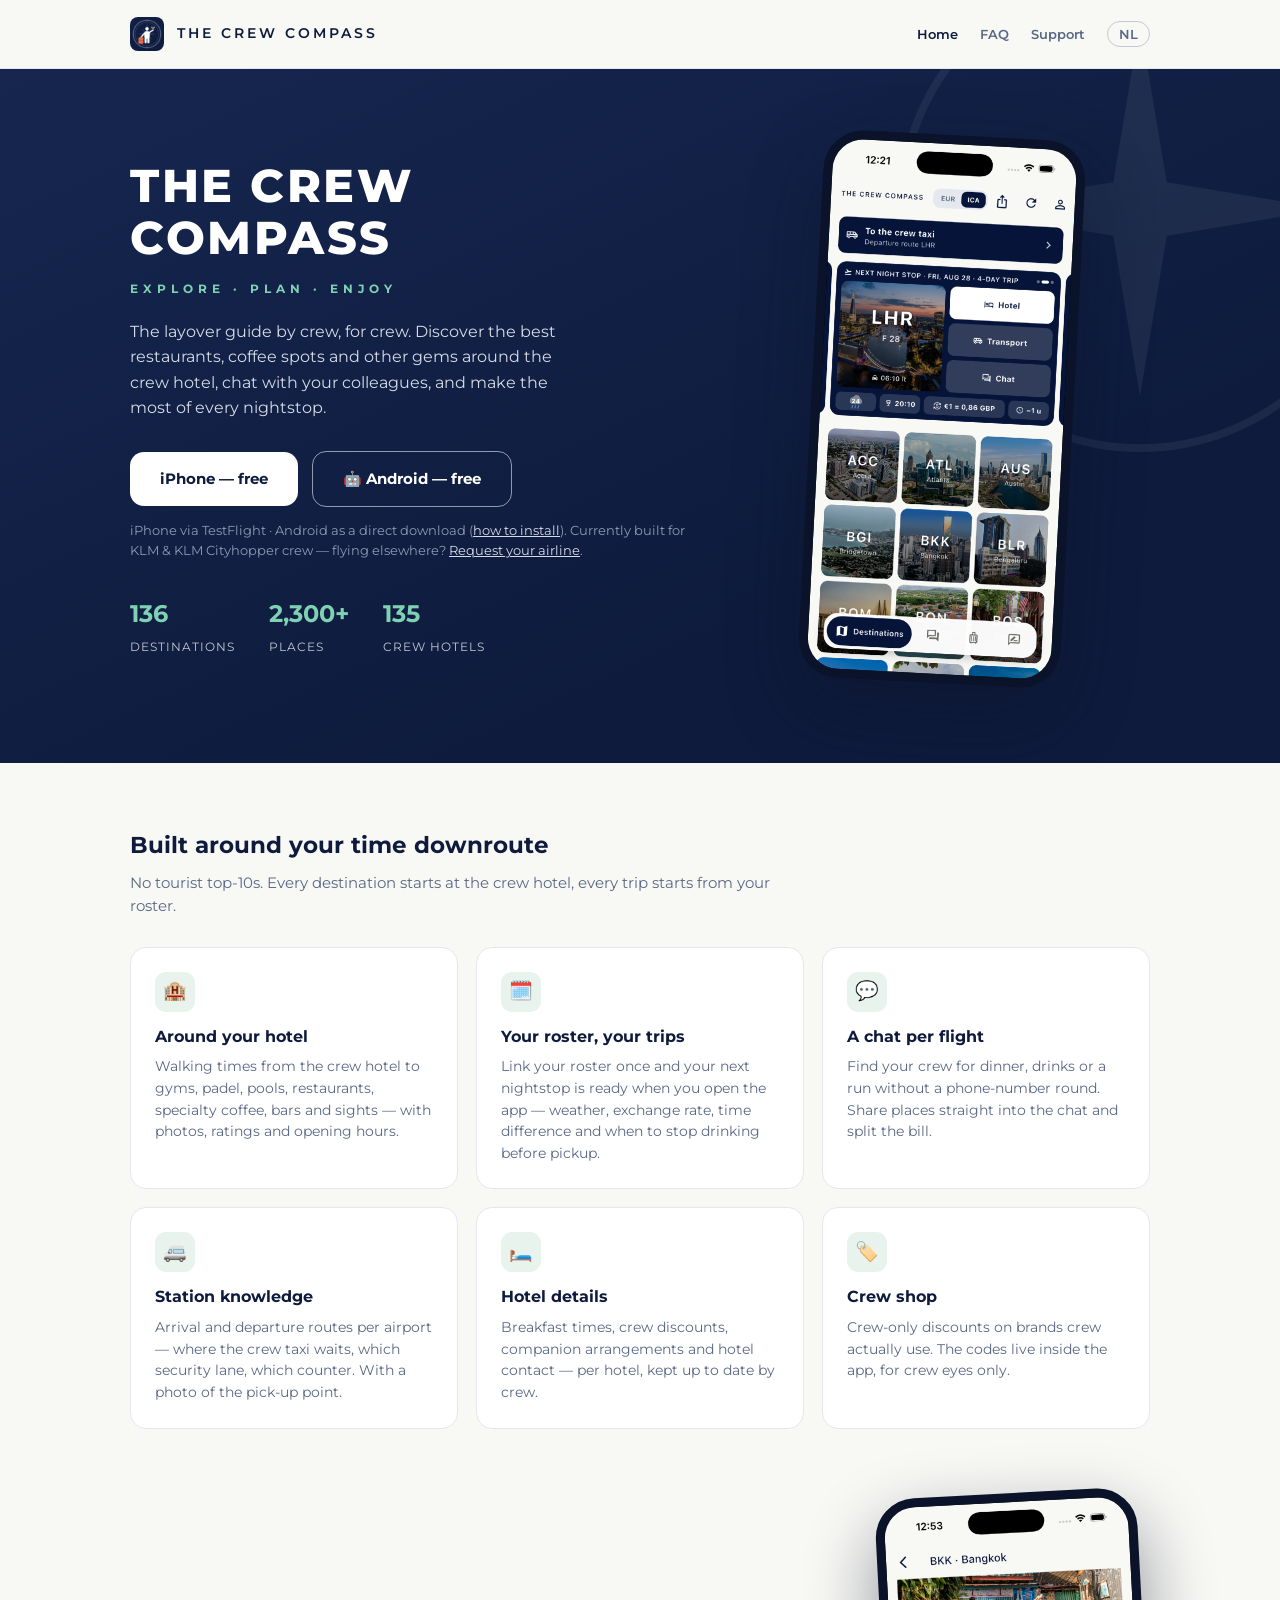
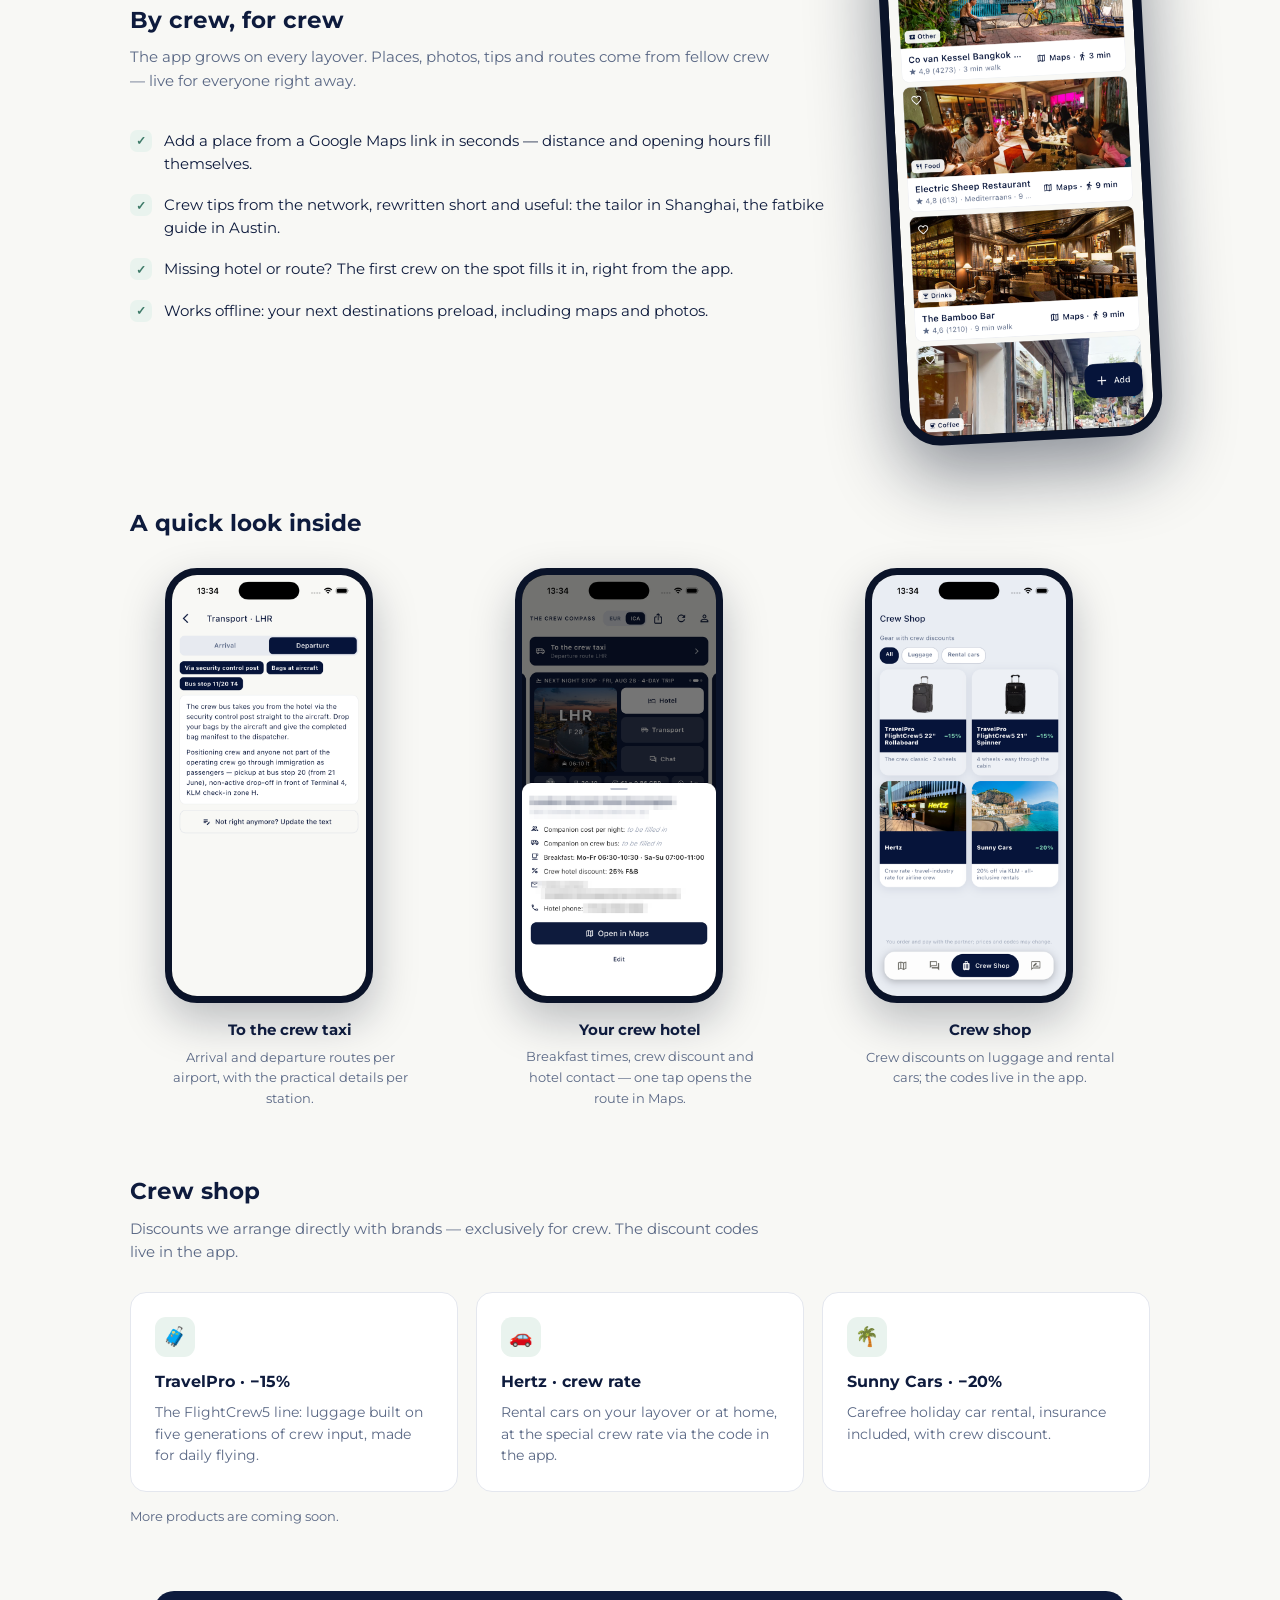
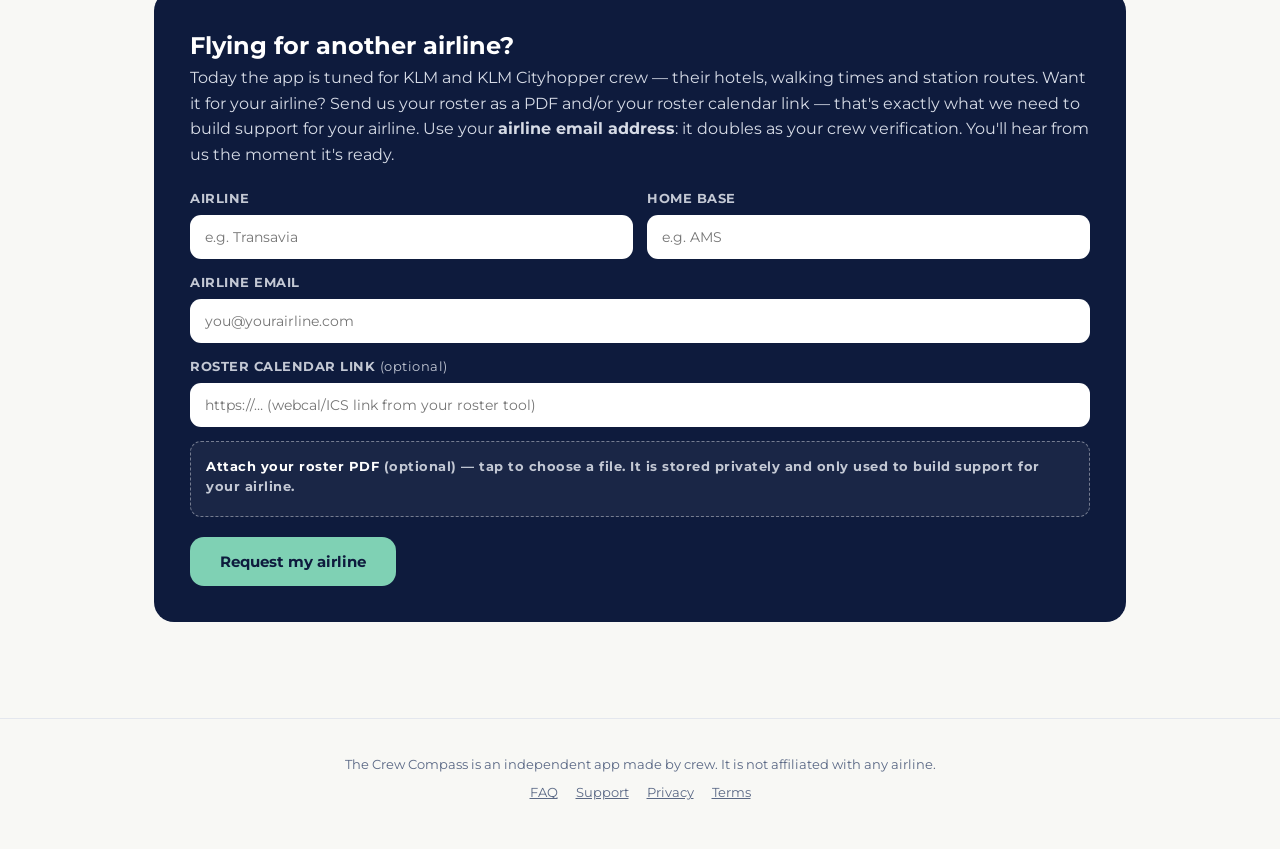
==== index.html @ 54d2d065 "The Crew Compass website Co-Authored-By: Claude Opus 5 <noreply@anthropic.com>" ====
<!doctype html><html lang="en"><head>
<meta charset="utf-8"><meta name="viewport" content="width=device-width,initial-scale=1">
<title>The Crew Compass — the layover guide by crew, for crew</title>
<meta name="description" content="The layover app by crew, for crew: gyms, restaurants, coffee and bars around your crew hotel, your next nightstop from your roster, and a chat per flight.">
<link href="https://fonts.googleapis.com/css2?family=Montserrat:wght@400;600;700;800&display=swap" rel="stylesheet">
<link rel="stylesheet" href="style.css">
<link rel="icon" href="assets/icon-180.png">
</head><body>
<header><div class="wrap nav">
  <img src="assets/icon-180.png" alt=""><a class="merk" href="./">THE CREW COMPASS</a>
  <nav><a class="aan" href="./">Home</a><a href="faq.html">FAQ</a><a href="support.html">Support</a><a class="taal" href="nl/">NL</a></nav>
</div></header>

<div class="hero">
<svg class="kompas" viewBox="0 0 100 100"><circle cx="50" cy="50" r="46" fill="none" stroke="#fff" stroke-width="1.5"/><polygon points="50,14 56,50 50,86 44,50" fill="#fff"/><polygon points="14,50 50,44 86,50 50,56" fill="#fff"/></svg>
<div class="wrap hgrid">
  <div>
    <h1>THE CREW<br>COMPASS</h1>
    <div class="tag">Explore · Plan · Enjoy</div>
    <p class="uitleg">The layover guide by crew, for crew. Discover the best restaurants, coffee spots and other gems around the crew hotel, chat with your colleagues, and make the most of every nightstop.</p>
    <a class="knop wit" href="https://testflight.apple.com/join/yR56n8St"> iPhone — free</a>
    <a class="knop omlijnd" href="https://vroasksyawoqaxermchv.supabase.co/storage/v1/object/public/site/crewcompass.apk" style="margin-left:10px">🤖 Android — free</a>
    <p style="color:#8E9AB5;font-size:12.5px;margin-top:14px">iPhone via TestFlight · Android as a direct download (<a href="faq.html#android" style="color:#D6DBE6">how to install</a>). Currently built for KLM &amp; KLM Cityhopper crew — flying elsewhere? <a href="#airlines" style="color:#D6DBE6">Request your airline</a>.</p>
    <div class="stats">
      <div><b>136</b><span>destinations</span></div>
      <div><b>2,300+</b><span>places</span></div>
      <div><b>135</b><span>crew hotels</span></div>
    </div>
  </div>
  <div class="phone"><img src="assets/phone-home.png" alt="The Crew Compass home screen"></div>
</div>
</div>

<div class="wrap sectie">
  <h2>Built around your time downroute</h2>
  <p class="sub">No tourist top-10s. Every destination starts at the crew hotel, every trip starts from your roster.</p>
  <div class="kaarten">
    <div class="kaart"><div class="ico">🏨</div><h3>Around your hotel</h3><p>Walking times from the crew hotel to gyms, padel, pools, restaurants, specialty coffee, bars and sights — with photos, ratings and opening hours.</p></div>
    <div class="kaart"><div class="ico">🗓️</div><h3>Your roster, your trips</h3><p>Link your roster once and your next nightstop is ready when you open the app — weather, exchange rate, time difference and when to stop drinking before pickup.</p></div>
    <div class="kaart"><div class="ico">💬</div><h3>A chat per flight</h3><p>Find your crew for dinner, drinks or a run without a phone-number round. Share places straight into the chat and split the bill.</p></div>
    <div class="kaart"><div class="ico">🚐</div><h3>Station knowledge</h3><p>Arrival and departure routes per airport — where the crew taxi waits, which security lane, which counter. With a photo of the pick-up point.</p></div>
    <div class="kaart"><div class="ico">🛏️</div><h3>Hotel details</h3><p>Breakfast times, crew discounts, companion arrangements and hotel contact — per hotel, kept up to date by crew.</p></div>
    <div class="kaart"><div class="ico">🏷️</div><h3>Crew shop</h3><p>Crew-only discounts on brands crew actually use. The codes live inside the app, for crew eyes only.</p></div>
  </div>
</div>

<div class="wrap sectie" style="padding-top:0">
  <div class="duo">
    <div>
      <h2>By crew, for crew</h2>
      <p class="sub">The app grows on every layover. Places, photos, tips and routes come from fellow crew — live for everyone right away.</p>
      <ul class="punten">
        <li>Add a place from a Google Maps link in seconds — distance and opening hours fill themselves.</li>
        <li>Crew tips from the network, rewritten short and useful: the tailor in Shanghai, the fatbike guide in Austin.</li>
        <li>Missing hotel or route? The first crew on the spot fills it in, right from the app.</li>
        <li>Works offline: your next destinations preload, including maps and photos.</li>
      </ul>
    </div>
    <div class="phone"><img src="assets/phone-dest.png" alt="Destination screen"></div>
  </div>
</div>

<div class="wrap sectie" style="padding-top:0">
  <h2>A quick look inside</h2>
  <div class="tour" style="margin-top:26px">
    <div><div class="phone"><img src="assets/phone-transport.png" alt="Transport route"></div>
      <h3>To the crew taxi</h3><p>Arrival and departure routes per airport, with the practical details per station.</p></div>
    <div><div class="phone"><img src="assets/phone-hotel.png" alt="Hotel details"></div>
      <h3>Your crew hotel</h3><p>Breakfast times, crew discount and hotel contact — one tap opens the route in Maps.</p></div>
    <div><div class="phone"><img src="assets/phone-shop.png" alt="Crew shop"></div>
      <h3>Crew shop</h3><p>Crew discounts on luggage and rental cars; the codes live in the app.</p></div>
  </div>
</div>

<div class="wrap sectie" style="padding-top:0">
  <h2>Crew shop</h2>
  <p class="sub">Discounts we arrange directly with brands — exclusively for crew. The discount codes live in the app.</p>
  <div class="kaarten">
    <div class="kaart"><div class="ico">🧳</div><h3>TravelPro · −15%</h3><p>The FlightCrew5 line: luggage built on five generations of crew input, made for daily flying.</p></div>
    <div class="kaart"><div class="ico">🚗</div><h3>Hertz · crew rate</h3><p>Rental cars on your layover or at home, at the special crew rate via the code in the app.</p></div>
    <div class="kaart"><div class="ico">🌴</div><h3>Sunny Cars · −20%</h3><p>Carefree holiday car rental, insurance included, with crew discount.</p></div>
  </div>
  <p style="font-size:13px;color:var(--grey);margin-top:14px">More products are coming soon.</p>
</div>

<div class="wrap" style="padding-bottom:76px" id="airlines">
  <div class="aanvraag">
    <h2>Flying for another airline?</h2>
    <p class="sub">Today the app is tuned for KLM and KLM Cityhopper crew — their hotels, walking times and station routes. Want it for your airline? Send us your roster as a PDF and/or your roster calendar link — that's exactly what we need to build support for your airline. Use your <b>airline email address</b>: it doubles as your crew verification. You'll hear from us the moment it's ready.</p>
    <form id="aanvraag" onsubmit="stuurAanvraag(this);return false">
      <div><label>AIRLINE</label><input type="text" name="airline" required placeholder="e.g. Transavia"></div>
      <div><label>HOME BASE</label><input type="text" name="base" placeholder="e.g. AMS"></div>
      <div class="vol"><label>AIRLINE EMAIL</label><input type="email" name="email" required oninput="checkMailHint(this)" placeholder="you@yourairline.com">
      <p id="mail-hint" style="display:none;color:#A8C8F0;font-size:12.5px;margin-top:6px">Tip: your airline email doubles as crew verification — it saves a step later. A private address works too.</p></div>
      <div class="vol"><label>ROSTER CALENDAR LINK <span style="font-weight:400">(optional)</span></label><input type="url" name="calendar_url" placeholder="https://… (webcal/ICS link from your roster tool)"></div>
      <div class="vol"><label class="upload"><input type="file" name="roster" accept="application/pdf" onchange="this.parentNode.querySelector('span').textContent=this.files[0]?this.files[0].name:''">
        <b>Attach your roster PDF</b> (optional) — tap to choose a file. It is stored privately and only used to build support for your airline. <span style="display:block;margin-top:4px;font-weight:700"></span></label></div>
      <div class="vol"><button class="knop mint">Request my airline</button></div>
    </form>
    <p id="aanvraag-ok" class="ok" style="display:none">Thanks — we've got everything we need. You'll hear from us!</p>
    <p id="aanvraag-fout" class="ok" style="display:none;color:#F0A8A8">Something went wrong — please try again, or email support@thecrewcompass.app</p>
  </div>
</div>

<script>
const vrijeMail=['gmail.','googlemail.','hotmail.','outlook.','live.','msn.','yahoo.','icloud.com','me.com','mac.com','proton.me','protonmail.','gmx.','web.de','aol.','mail.com','ziggo.nl','kpnmail.nl','planet.nl','hetnet.nl','casema.nl','telfort.nl','xs4all.nl','quicknet.nl','upcmail.nl','home.nl'];
function checkMailHint(veld){
  const dom=(veld.value.trim().toLowerCase().split('@')[1]||'');
  document.getElementById('mail-hint').style.display=
    dom && vrijeMail.some(v=>dom.startsWith(v))?'block':'none';
}
async function stuurAanvraag(f){
  const B='https://vroasksyawoqaxermchv.supabase.co';
  const K='sb_publishable_Uhpr_yj84ypsMRlxxBfMHw_wcVmSM0g';
  const knop=f.querySelector('button');knop.disabled=true;knop.textContent='Sending…';
  try{
    let rosterPath=null;
    const file=f.roster.files[0];
    if(file){
      if(file.size>10*1024*1024) throw new Error('te groot');
      rosterPath=crypto.randomUUID()+'.pdf';
      const up=await fetch(B+'/storage/v1/object/airline-uploads/'+rosterPath,{method:'POST',
        headers:{'apikey':K,'Authorization':'Bearer '+K,'Content-Type':'application/pdf'},body:file});
      if(!up.ok) throw new Error('upload');
    }
    const rij={airline:f.airline.value,base:f.base.value||null,email:f.email.value,
      calendar_url:f.calendar_url.value||null,roster_path:rosterPath,
      locale:document.documentElement.lang};
    const r=await fetch(B+'/rest/v1/airline_requests',{method:'POST',
      headers:{'Content-Type':'application/json','apikey':K},body:JSON.stringify(rij)});
    if(!r.ok) throw new Error('insert');
    // melding naar support@ (alleen metadata, nooit het rooster zelf)
    fetch('https://formsubmit.co/ajax/support@thecrewcompass.app',{method:'POST',
      headers:{'Content-Type':'application/json'},
      body:JSON.stringify({_subject:'Nieuwe airline-aanvraag: '+rij.airline,
        airline:rij.airline,base:rij.base,email:rij.email,
        kalenderlink:rij.calendar_url||'-',roosterPdf:rosterPath?'ja, in Supabase':'nee'})}).catch(()=>{});
    f.style.display='none';document.getElementById('aanvraag-ok').style.display='block';
  }catch(e){
    document.getElementById('aanvraag-fout').style.display='block';
    knop.disabled=false;knop.textContent='Request my airline';
  }
  return false;
}
</script>

<footer><div class="wrap">
  The Crew Compass is an independent app made by crew. It is not affiliated with any airline.
  <div class="links"><a href="faq.html">FAQ</a><a href="support.html">Support</a><a href="privacy.html">Privacy</a><a href="terms.html">Terms</a></div>
</div></footer>
</body></html>
---- style.css ----
/* The Crew Compass — design A (goedgekeurd 29 aug 2026) */
:root{--navy:#0E1B3D;--navy2:#16264F;--off:#F8F8F5;--grey:#5A6885;--grey2:#C3C8D4;
  --mint:#7FD1B4;--mintd:#3D7A68;--rand:#E4E7EE}
*{margin:0;padding:0;box-sizing:border-box}
body{font-family:'Montserrat',-apple-system,'Helvetica Neue',Arial,sans-serif;
  color:var(--navy);background:var(--off);font-size:16px;line-height:1.6}
a{color:inherit}
.wrap{max-width:1020px;margin:0 auto;padding:0 24px}

/* navigatie */
header{background:var(--off);border-bottom:1px solid var(--rand)}
.nav{display:flex;align-items:center;gap:13px;padding:17px 0}
.nav img{width:34px;height:34px;border-radius:8px}
.nav .merk{font-weight:600;letter-spacing:3px;font-size:13.5px;text-decoration:none}
.nav nav{margin-left:auto;display:flex;gap:22px;font-size:13px;align-items:center;flex-wrap:wrap}
.nav nav a{text-decoration:none;color:var(--grey);font-weight:600}
.nav nav a:hover,.nav nav a.aan{color:var(--navy)}
.nav nav a.taal{border:1px solid var(--grey2);border-radius:999px;padding:2px 11px}

/* hero */
.hero{background:linear-gradient(155deg,var(--navy2),var(--navy) 70%);color:#fff;
  overflow:hidden;position:relative}
.hero .kompas{position:absolute;right:-120px;top:-120px;width:520px;height:520px;opacity:.06}
.hgrid{display:grid;grid-template-columns:1.15fr .85fr;gap:40px;align-items:center;
  padding:66px 0 80px;position:relative}
.hgrid h1{font-size:clamp(30px,4.4vw,46px);font-weight:800;letter-spacing:2.5px;line-height:1.15}
.hgrid .tag{color:var(--mint);letter-spacing:5px;font-size:12px;margin:14px 0 20px;
  text-transform:uppercase;font-weight:700}
.hgrid p.uitleg{color:#D6DBE6;max-width:460px;margin-bottom:30px}
.phone{width:262px;border-radius:40px;border:9px solid #0A1329;overflow:hidden;background:#000;
  box-shadow:0 30px 70px rgba(10,19,41,.45)}
.phone img{width:100%;display:block}
.hgrid .phone{justify-self:center;transform:rotate(3deg)}
.stats{display:flex;gap:34px;margin-top:34px;color:#fff}
.stats b{display:block;font-size:24px;color:var(--mint)}
.stats span{font-size:12px;letter-spacing:1px;text-transform:uppercase;color:var(--grey2)}

/* knoppen */
.knop{display:inline-block;background:var(--navy);color:#fff;font-weight:700;text-decoration:none;
  padding:15px 30px;border-radius:14px;font-size:15px;border:none;cursor:pointer;font-family:inherit}
.knop.wit{background:#fff;color:var(--navy)}
.knop.mint{background:var(--mint);color:var(--navy)}
.knop.omlijnd{background:transparent;color:#fff;border:1.5px solid rgba(255,255,255,.55)}

/* secties */
.sectie{padding:64px 0}
.sectie h2{font-size:23px;font-weight:700;margin-bottom:8px}
.sectie p.sub{color:var(--grey);font-size:14.5px;margin-bottom:28px;max-width:640px}
.kaarten{display:grid;grid-template-columns:repeat(3,1fr);gap:18px}
.kaart{background:#fff;border:1px solid var(--rand);border-radius:16px;padding:24px}
.kaart .ico{width:40px;height:40px;border-radius:11px;background:#E9F3EE;display:flex;
  align-items:center;justify-content:center;font-size:19px;margin-bottom:13px}
.kaart h3{font-size:15.5px;margin-bottom:7px;font-weight:700}
.kaart p{font-size:13.5px;color:var(--grey)}

/* app + screenshot naast elkaar */
.duo{display:grid;grid-template-columns:1fr auto;gap:44px;align-items:center}
.duo .phone{transform:rotate(-3deg)}
.punten{list-style:none}
.punten li{padding:9px 0 9px 34px;position:relative;font-size:14.5px}
.punten li::before{content:"✓";position:absolute;left:0;top:9px;width:22px;height:22px;
  background:#E9F3EE;color:var(--mintd);border-radius:7px;display:flex;align-items:center;
  justify-content:center;font-size:12px;font-weight:800}

/* aanvraag andere maatschappij */
.aanvraag{background:var(--navy);color:#fff;border-radius:20px;padding:36px}
.aanvraag h2{color:#fff}
.aanvraag p.sub{color:#D6DBE6}
.aanvraag form{display:grid;grid-template-columns:1fr 1fr;gap:14px;margin-top:22px}
.aanvraag label{font-size:12.5px;font-weight:700;letter-spacing:.5px;display:block;margin-bottom:6px;color:var(--grey2)}
.aanvraag input[type=text],.aanvraag input[type=email],.aanvraag input[type=url]{
  width:100%;padding:13px 15px;border-radius:11px;border:none;font-family:inherit;font-size:14px}
.aanvraag .vol{grid-column:1/-1}
.upload{border:1.5px dashed rgba(255,255,255,.4);border-radius:11px;padding:15px;
  font-size:13.5px;color:#D6DBE6;background:rgba(255,255,255,.05);cursor:pointer;display:block}
.upload input{display:none}
.upload b{color:#fff}
.ok{color:var(--mint);font-weight:700;margin-top:12px}

/* tekstpagina's (faq, support, juridisch) */
.tekst{max-width:720px;margin:0 auto;padding:52px 24px 80px}
.tekst h1{font-size:28px;font-weight:800;margin-bottom:6px}
.tekst p.intro{color:var(--grey);margin-bottom:34px}
.tekst h2{font-size:17px;font-weight:700;margin:30px 0 8px}
.tekst p,.tekst li{font-size:14.5px;color:#33415E}
.tekst ul{padding-left:20px;margin:8px 0}
.tekst .blok{background:#fff;border:1px solid var(--rand);border-radius:14px;padding:20px 22px;margin-bottom:12px}
.tekst .blok h2{margin-top:0}
.tekst small{color:var(--grey)}

footer{padding:36px 0 46px;color:var(--grey);font-size:12.5px;text-align:center;
  border-top:1px solid var(--rand);margin-top:20px}
footer .links{margin-top:8px;display:flex;gap:18px;justify-content:center;flex-wrap:wrap}
footer a{color:var(--grey)}

@media(max-width:820px){
  .hgrid{grid-template-columns:1fr}
  .hgrid .phone{display:none}
  .kaarten{grid-template-columns:1fr}
  .duo{grid-template-columns:1fr}
  .duo .phone{display:none}
  .aanvraag form{grid-template-columns:1fr}
}

/* rondje door de app — drie extra schermen met bijschrift */
.tour{display:grid;grid-template-columns:repeat(3,1fr);gap:30px;justify-items:center}
.tour .phone{width:208px;border-width:7px;border-radius:32px;transform:none;
  box-shadow:0 18px 44px rgba(10,19,41,.25)}
.tour h3{font-size:14.5px;font-weight:700;margin:16px 0 4px;text-align:center}
.tour p{font-size:13px;color:var(--grey);text-align:center;max-width:250px}
@media(max-width:820px){.tour{grid-template-columns:1fr}}
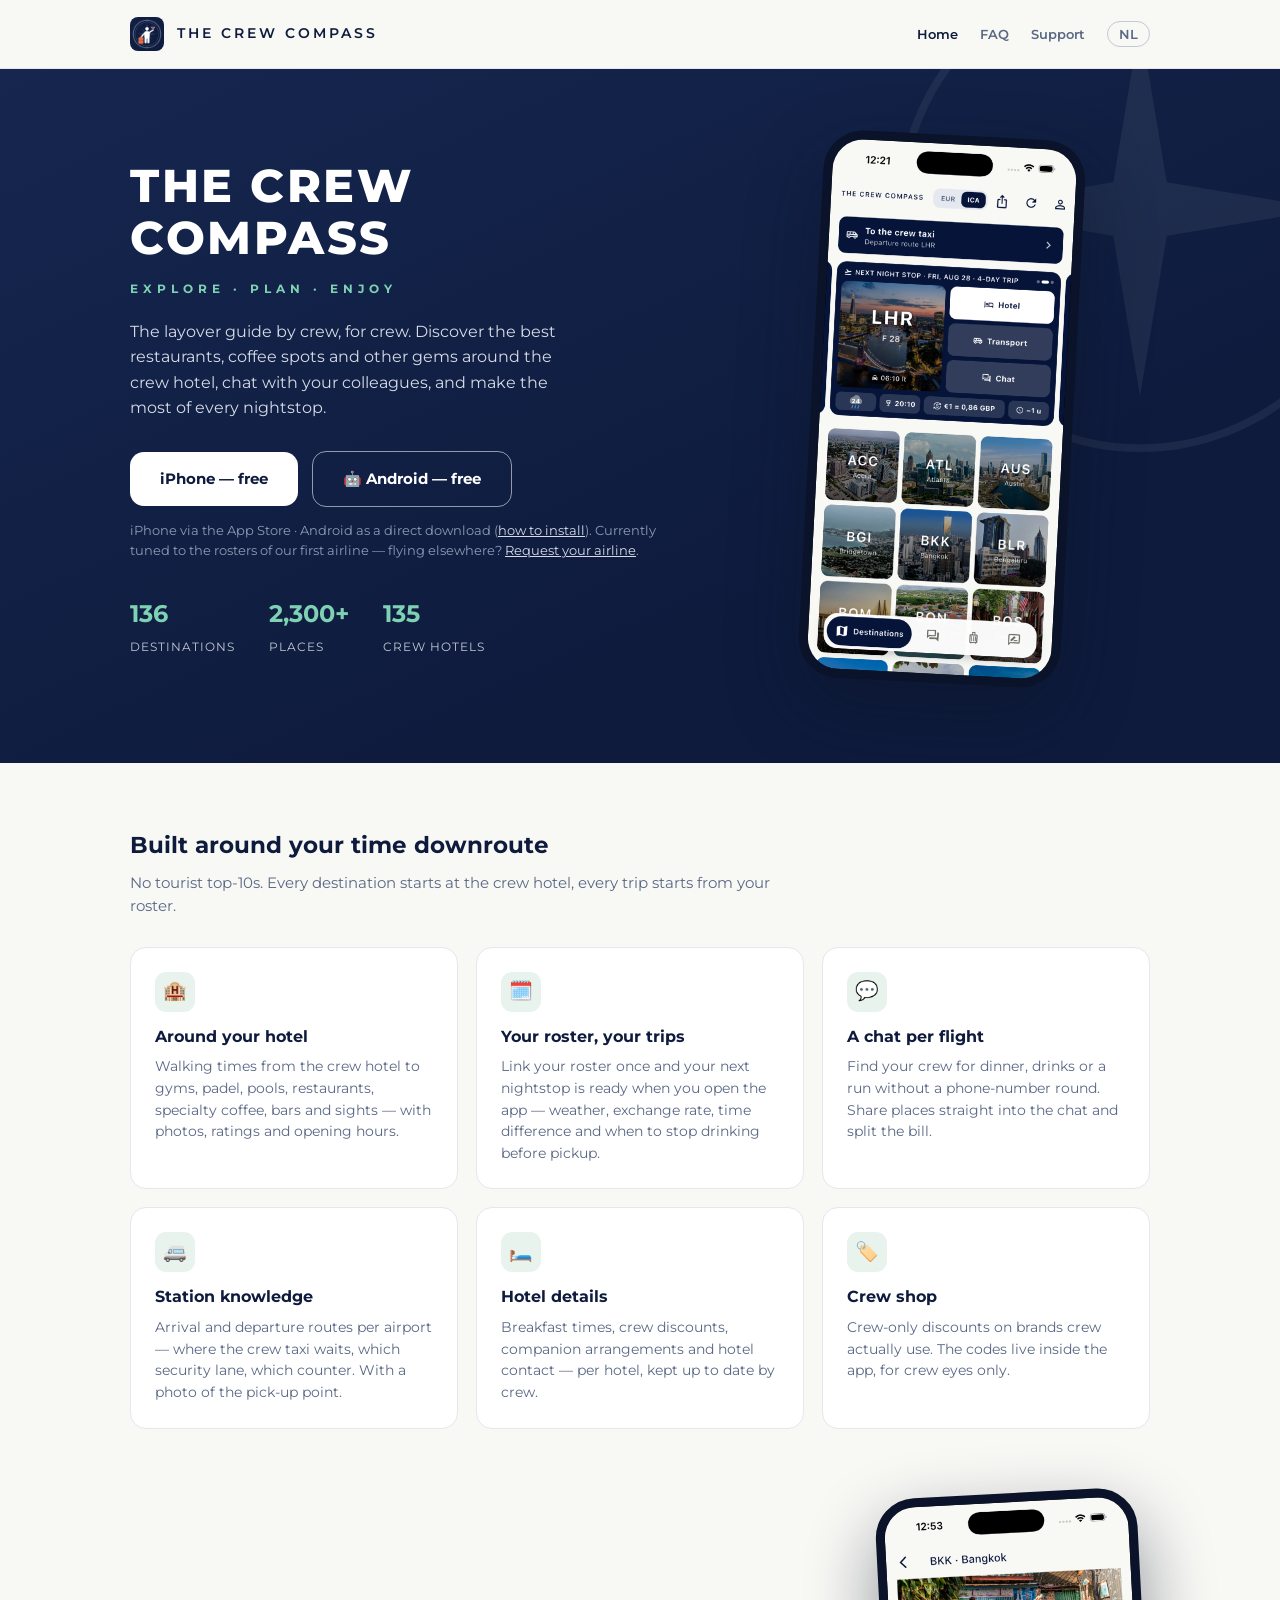
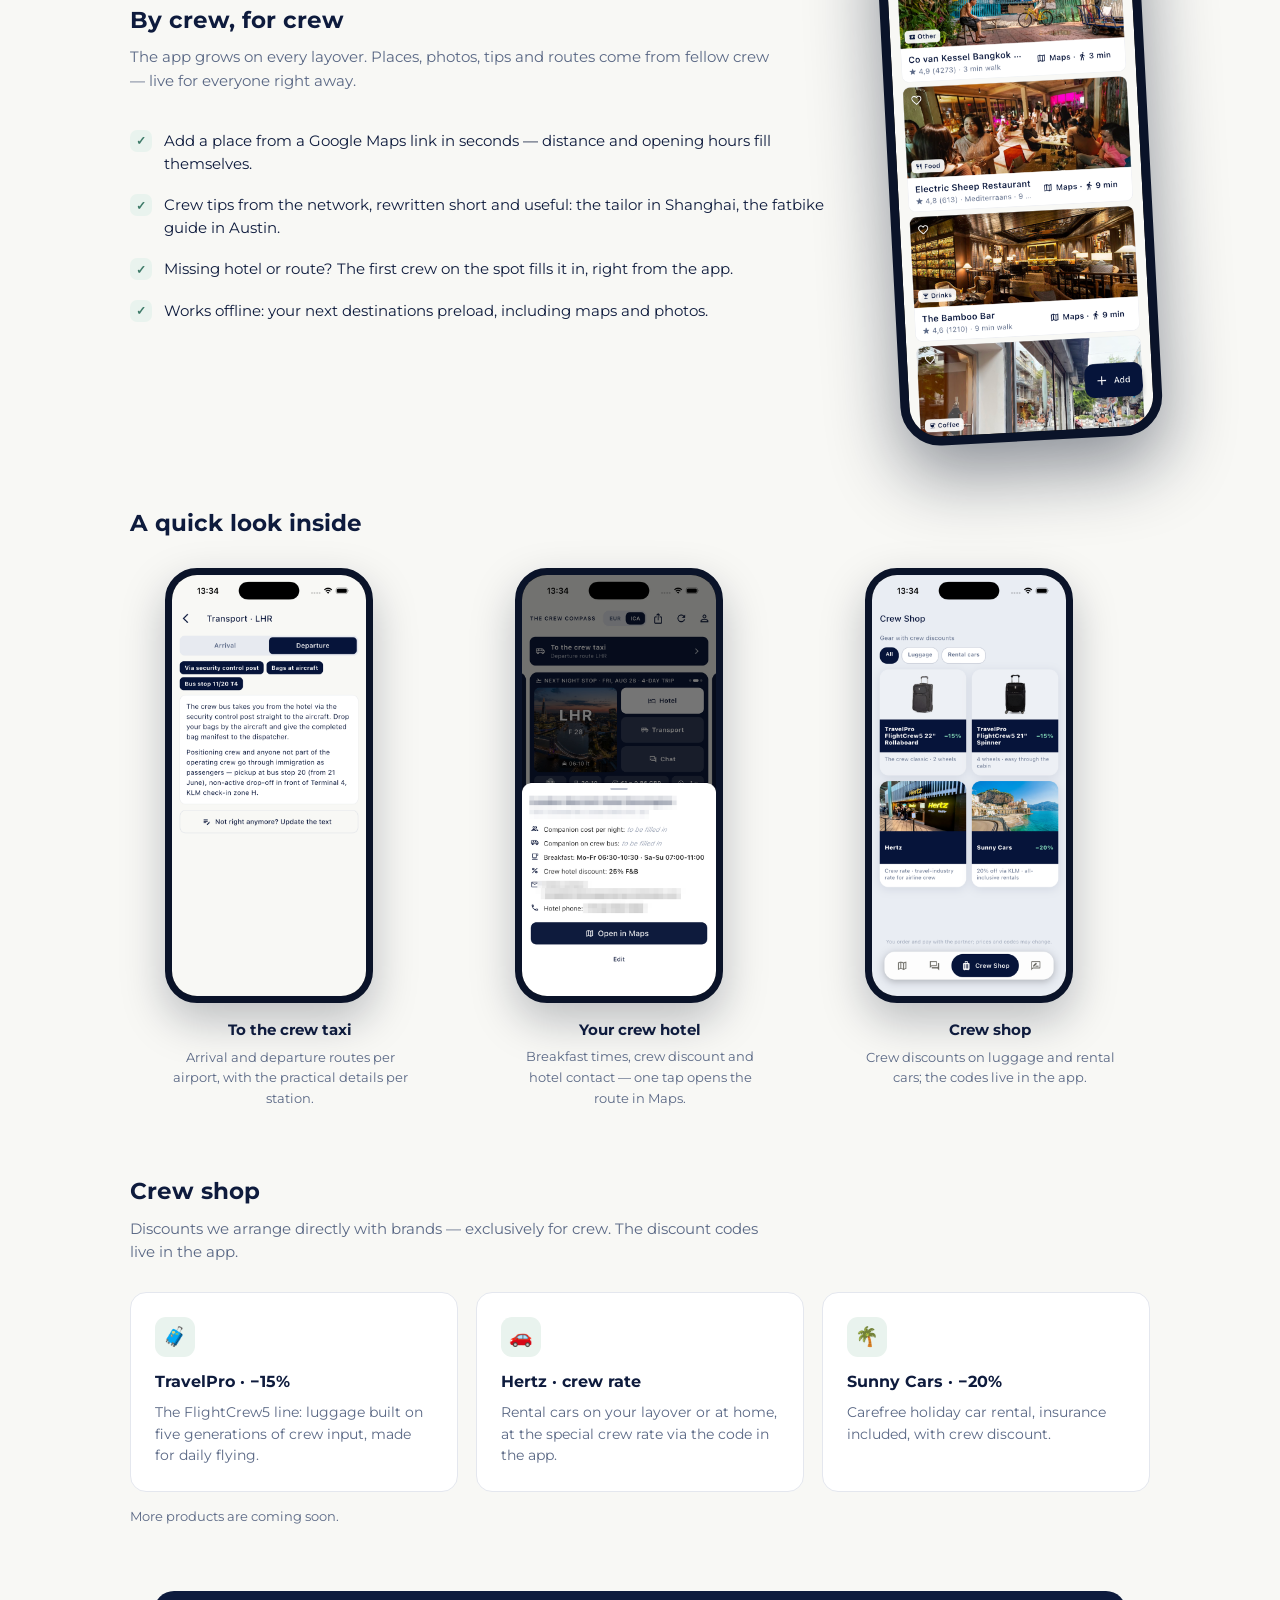
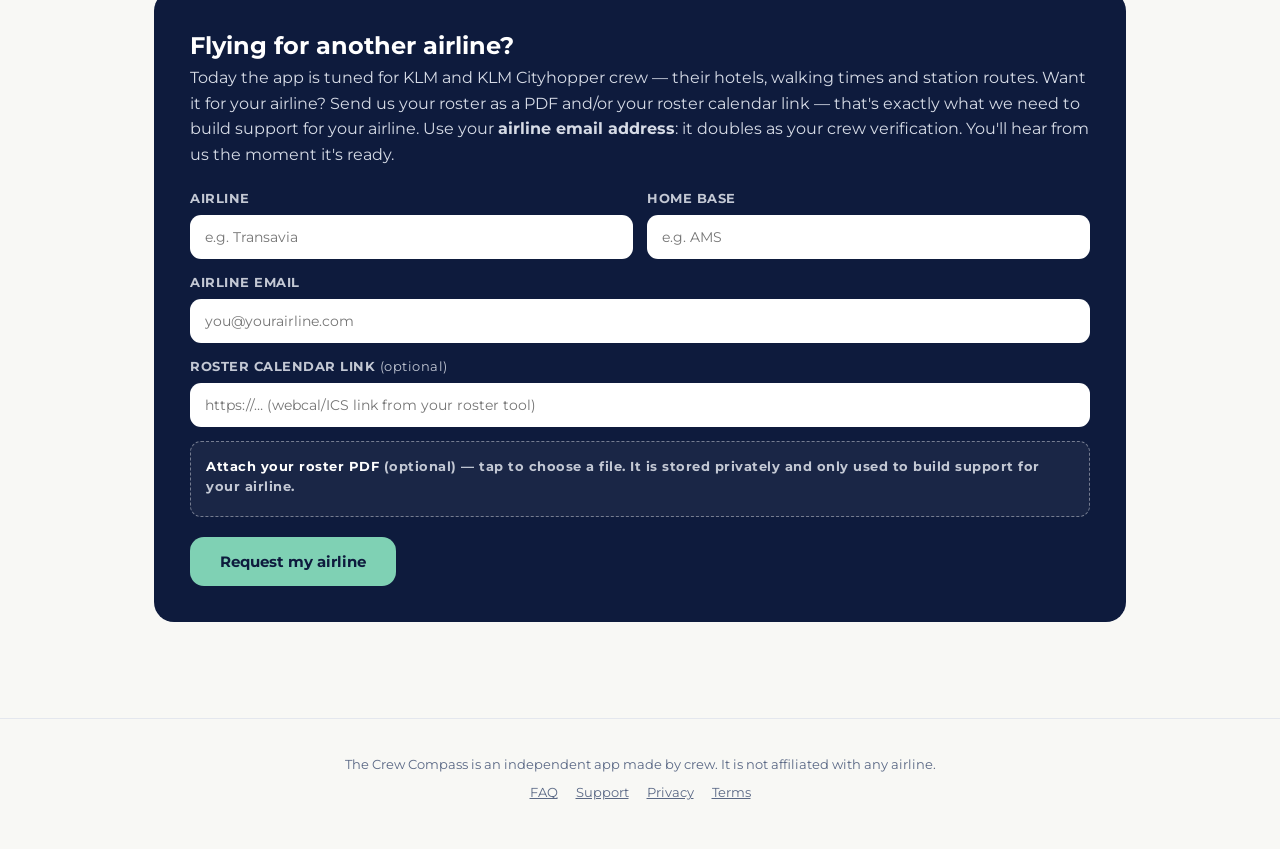
==== commit 0f1b1316: "Telefoon: zijmarge en geen horizontale scroll; knoppen onder elkaar; App Store-tekst; maatschappij n" ====
--- a/index.html
+++ b/index.html
@@ -18,9 +18,9 @@
     <h1>THE CREW<br>COMPASS</h1>
     <div class="tag">Explore · Plan · Enjoy</div>
     <p class="uitleg">The layover guide by crew, for crew. Discover the best restaurants, coffee spots and other gems around the crew hotel, chat with your colleagues, and make the most of every nightstop.</p>
-    <a class="knop wit" href="https://testflight.apple.com/join/yR56n8St"> iPhone — free</a>
+    <a class="knop wit" href="https://apps.apple.com/app/id6797251870"> iPhone — free</a>
     <a class="knop omlijnd" href="https://vroasksyawoqaxermchv.supabase.co/storage/v1/object/public/site/crewcompass.apk" style="margin-left:10px">🤖 Android — free</a>
-    <p style="color:#8E9AB5;font-size:12.5px;margin-top:14px">iPhone via TestFlight · Android as a direct download (<a href="faq.html#android" style="color:#D6DBE6">how to install</a>). Currently built for KLM &amp; KLM Cityhopper crew — flying elsewhere? <a href="#airlines" style="color:#D6DBE6">Request your airline</a>.</p>
+    <p style="color:#8E9AB5;font-size:12.5px;margin-top:14px">iPhone via the App Store · Android as a direct download (<a href="faq.html#android" style="color:#D6DBE6">how to install</a>). Currently tuned to the rosters of our first airline — flying elsewhere? <a href="#airlines" style="color:#D6DBE6">Request your airline</a>.</p>
     <div class="stats">
       <div><b>136</b><span>destinations</span></div>
       <div><b>2,300+</b><span>places</span></div>
--- a/style.css
+++ b/style.css
@@ -94,7 +94,15 @@
 footer a{color:var(--grey)}
 
 @media(max-width:820px){
-  .hgrid{grid-template-columns:1fr}
+  /* telefoon: vaste zijmarge en nooit horizontaal scrollen (feedback 10 sep) */
+  body{overflow-x:hidden}
+  .wrap{padding:0 20px}
+  .hgrid{grid-template-columns:1fr;padding:44px 0 56px}
+  .hgrid h1{letter-spacing:1.5px}
+  .hgrid .tag{letter-spacing:3px}
+  .knoppen{flex-wrap:wrap}
+  .knoppen .knop{flex:1 1 100%;text-align:center}
+  .cijfers,.stats{gap:18px}
   .hgrid .phone{display:none}
   .kaarten{grid-template-columns:1fr}
   .duo{grid-template-columns:1fr}
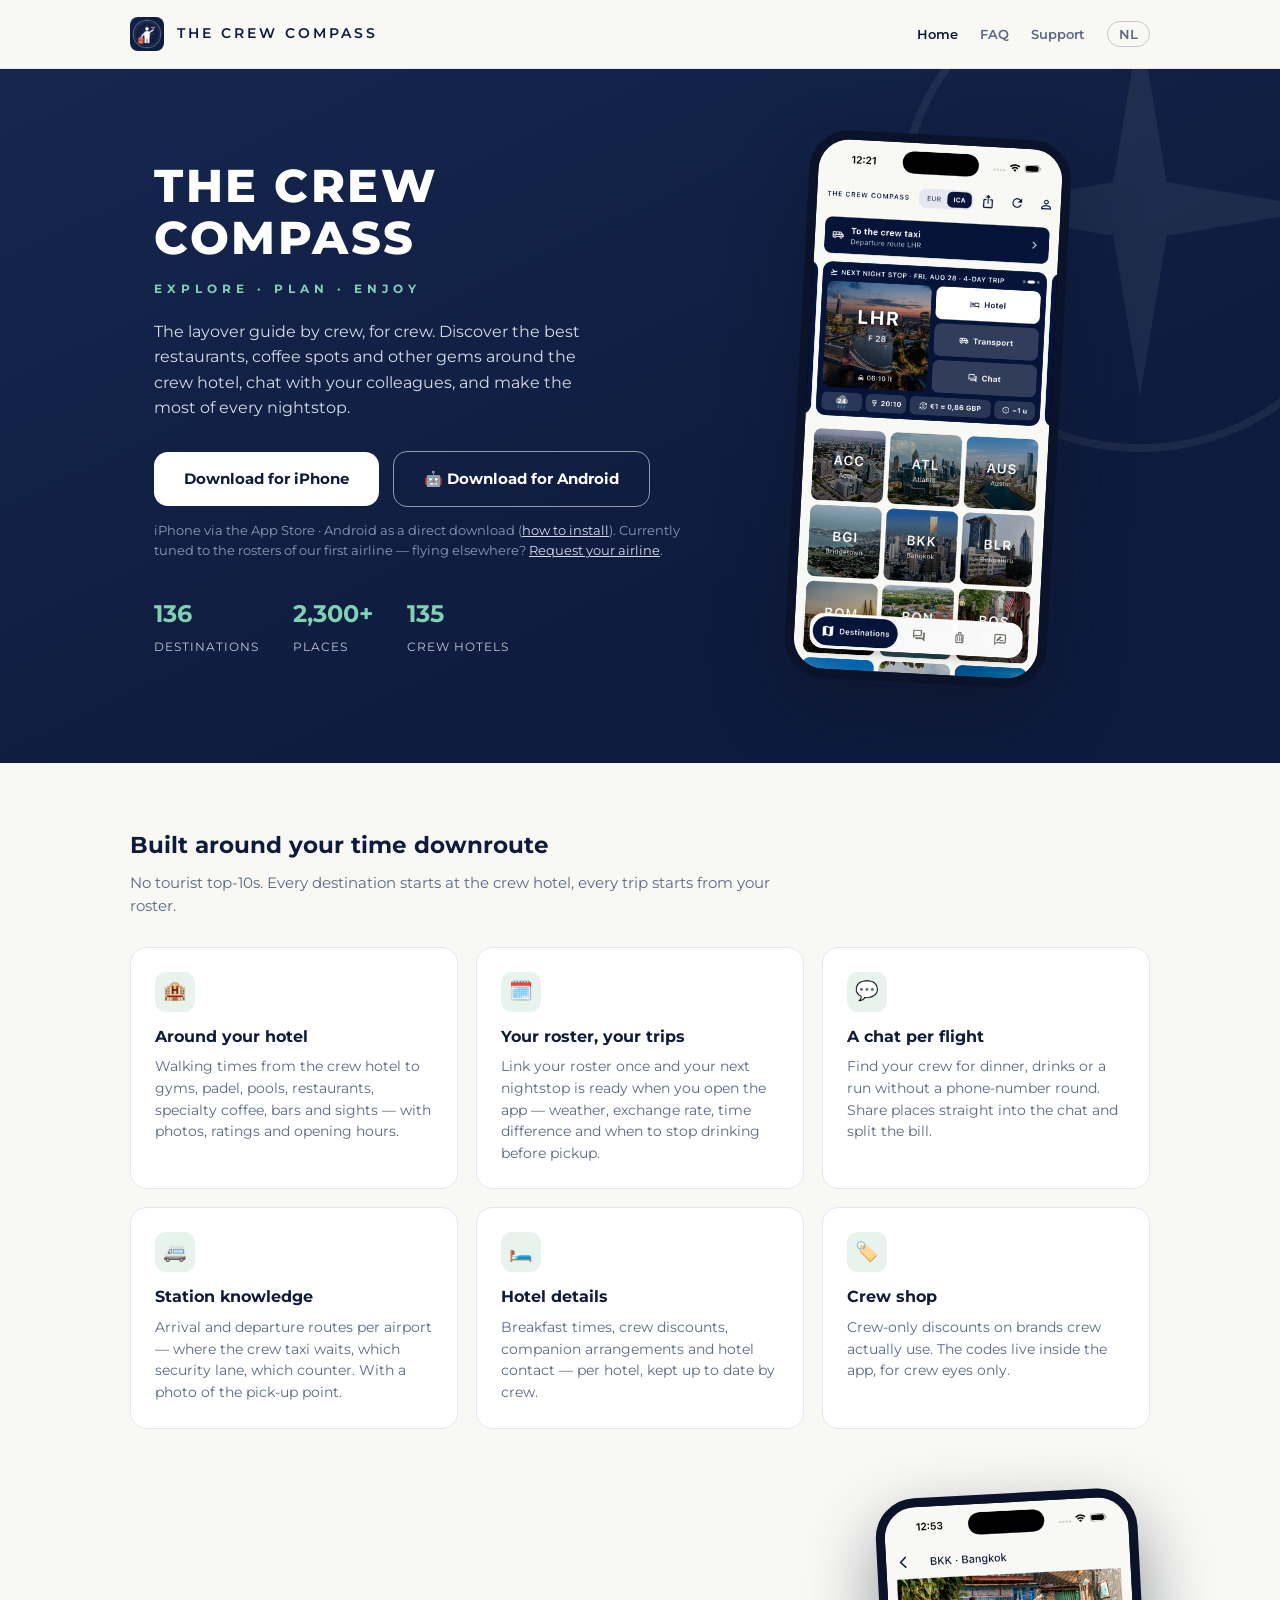
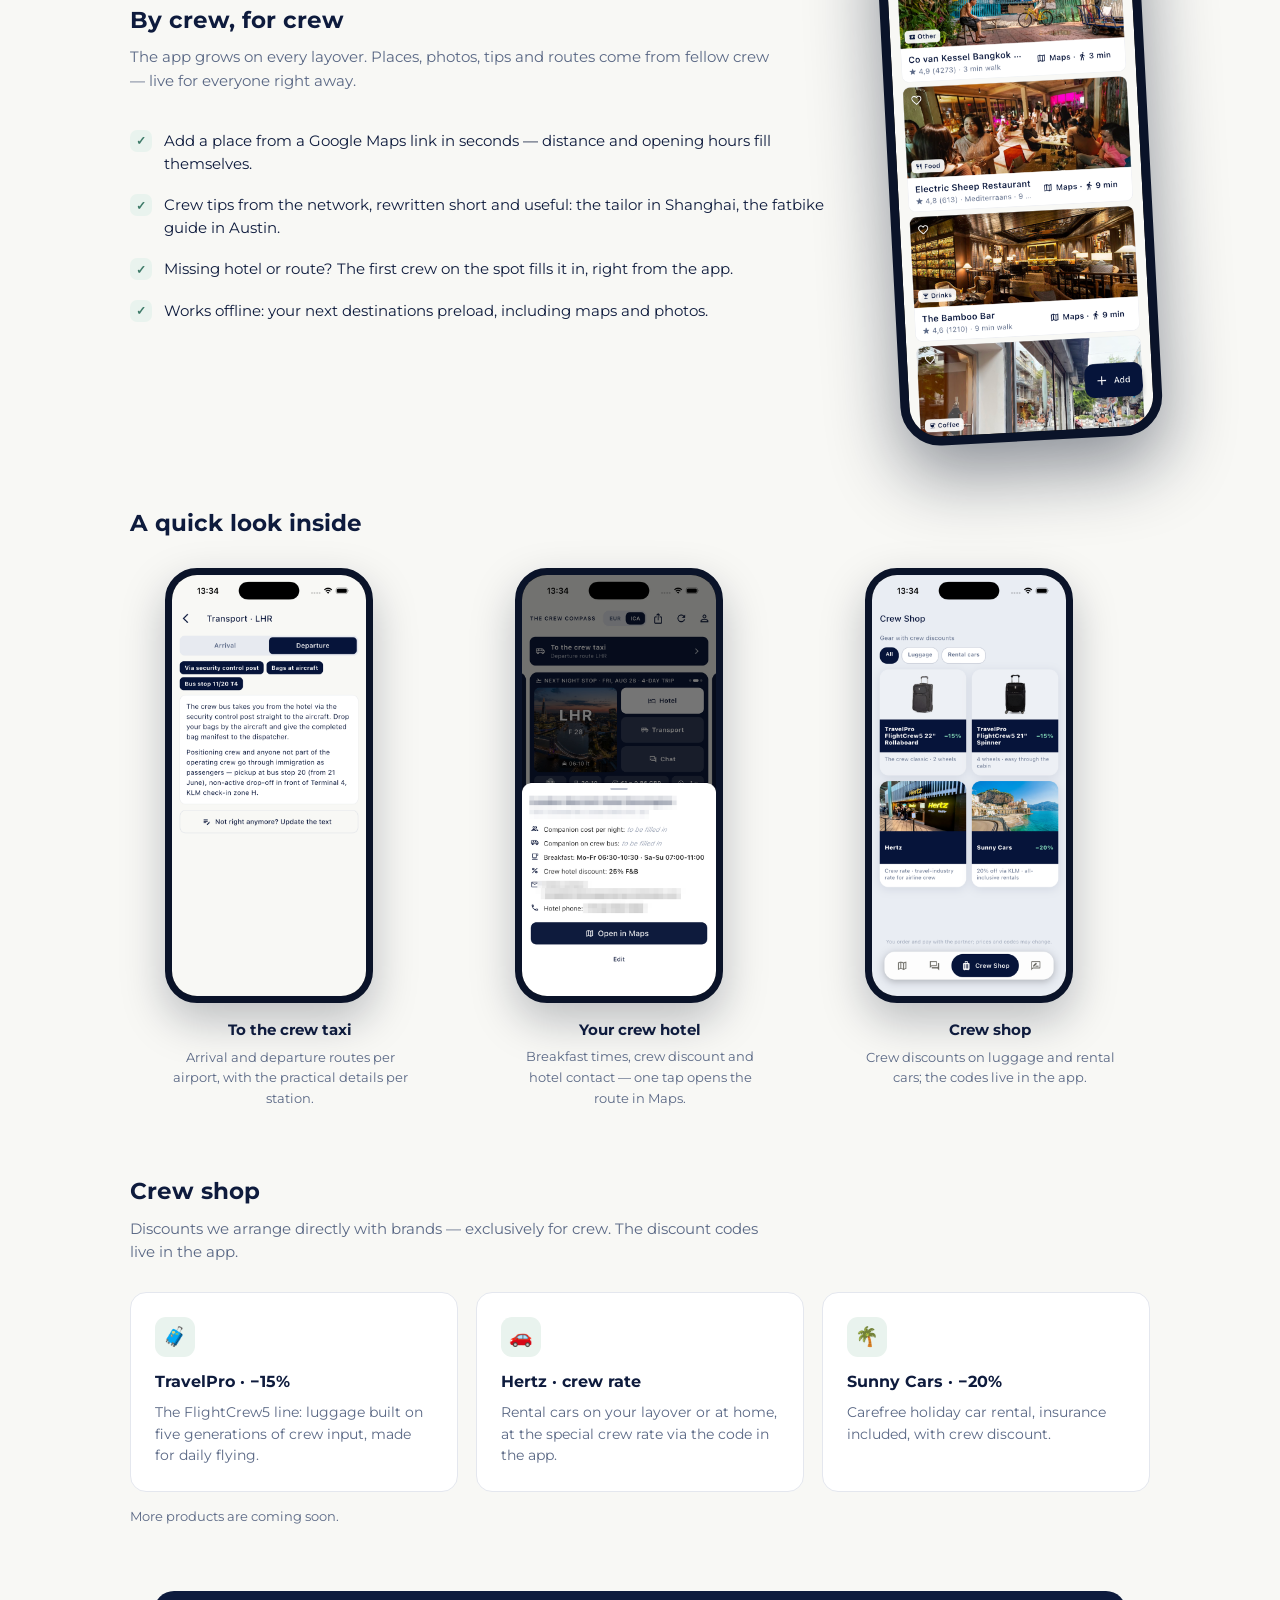
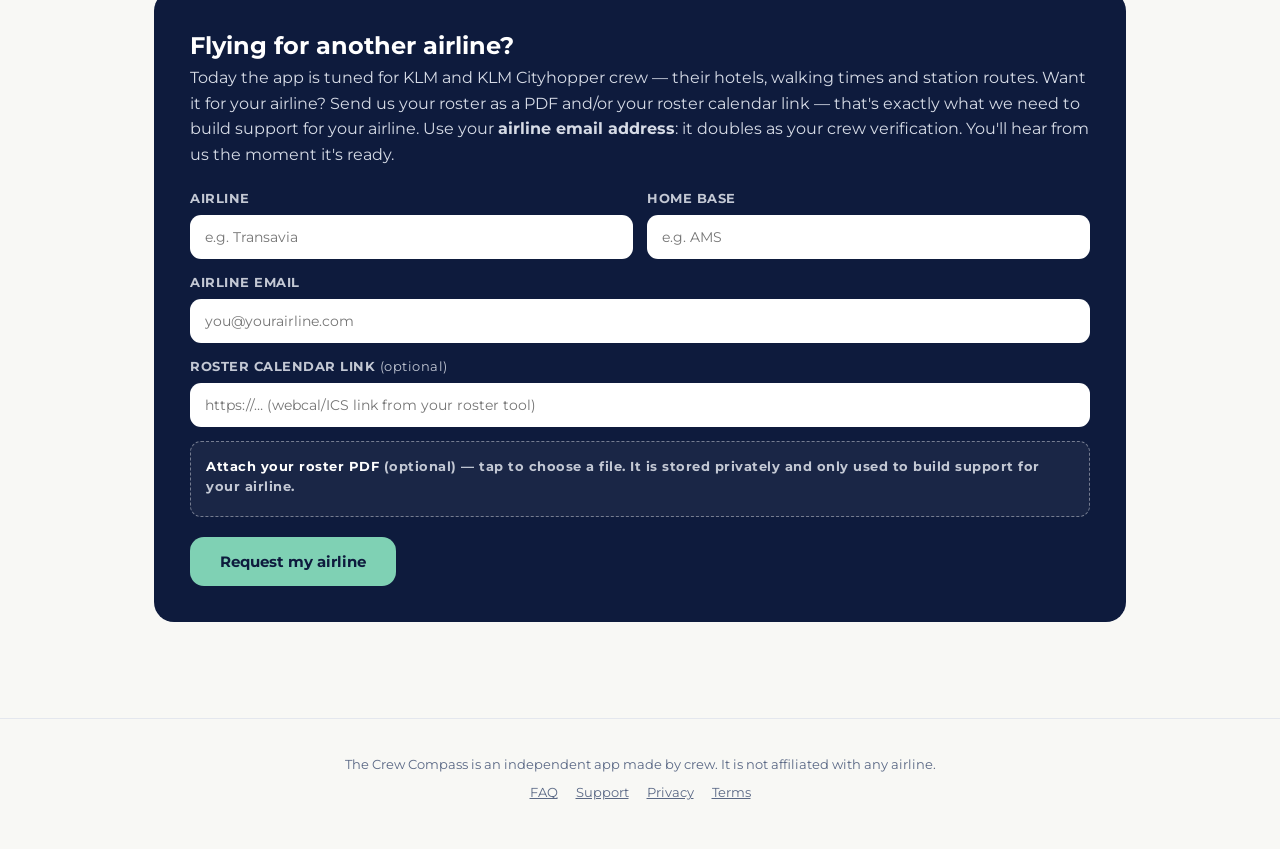
==== commit fcf27b6d: "Knoppen: 'free/gratis' weg; 'testfase' wordt 'lanceringsfase' in FAQ en voorwaarden" ====
--- a/index.html
+++ b/index.html
@@ -18,8 +18,8 @@
     <h1>THE CREW<br>COMPASS</h1>
     <div class="tag">Explore · Plan · Enjoy</div>
     <p class="uitleg">The layover guide by crew, for crew. Discover the best restaurants, coffee spots and other gems around the crew hotel, chat with your colleagues, and make the most of every nightstop.</p>
-    <a class="knop wit" href="https://apps.apple.com/app/id6797251870"> iPhone — free</a>
-    <a class="knop omlijnd" href="https://vroasksyawoqaxermchv.supabase.co/storage/v1/object/public/site/crewcompass.apk" style="margin-left:10px">🤖 Android — free</a>
+    <a class="knop wit" href="https://apps.apple.com/app/id6797251870"> Download for iPhone</a>
+    <a class="knop omlijnd" href="https://vroasksyawoqaxermchv.supabase.co/storage/v1/object/public/site/crewcompass.apk" style="margin-left:10px">🤖 Download for Android</a>
     <p style="color:#8E9AB5;font-size:12.5px;margin-top:14px">iPhone via the App Store · Android as a direct download (<a href="faq.html#android" style="color:#D6DBE6">how to install</a>). Currently tuned to the rosters of our first airline — flying elsewhere? <a href="#airlines" style="color:#D6DBE6">Request your airline</a>.</p>
     <div class="stats">
       <div><b>136</b><span>destinations</span></div>
--- a/style.css
+++ b/style.css
@@ -22,7 +22,7 @@
   overflow:hidden;position:relative}
 .hero .kompas{position:absolute;right:-120px;top:-120px;width:520px;height:520px;opacity:.06}
 .hgrid{display:grid;grid-template-columns:1.15fr .85fr;gap:40px;align-items:center;
-  padding:66px 0 80px;position:relative}
+  padding:66px 24px 80px;position:relative}
 .hgrid h1{font-size:clamp(30px,4.4vw,46px);font-weight:800;letter-spacing:2.5px;line-height:1.15}
 .hgrid .tag{color:var(--mint);letter-spacing:5px;font-size:12px;margin:14px 0 20px;
   text-transform:uppercase;font-weight:700}
@@ -97,7 +97,8 @@
   /* telefoon: vaste zijmarge en nooit horizontaal scrollen (feedback 10 sep) */
   body{overflow-x:hidden}
   .wrap{padding:0 20px}
-  .hgrid{grid-template-columns:1fr;padding:44px 0 56px}
+  .hgrid{grid-template-columns:1fr;padding:44px 20px 56px}
+  .hgrid .knop{display:block;width:100%;margin:0 0 10px !important;text-align:center}
   .hgrid h1{letter-spacing:1.5px}
   .hgrid .tag{letter-spacing:3px}
   .knoppen{flex-wrap:wrap}
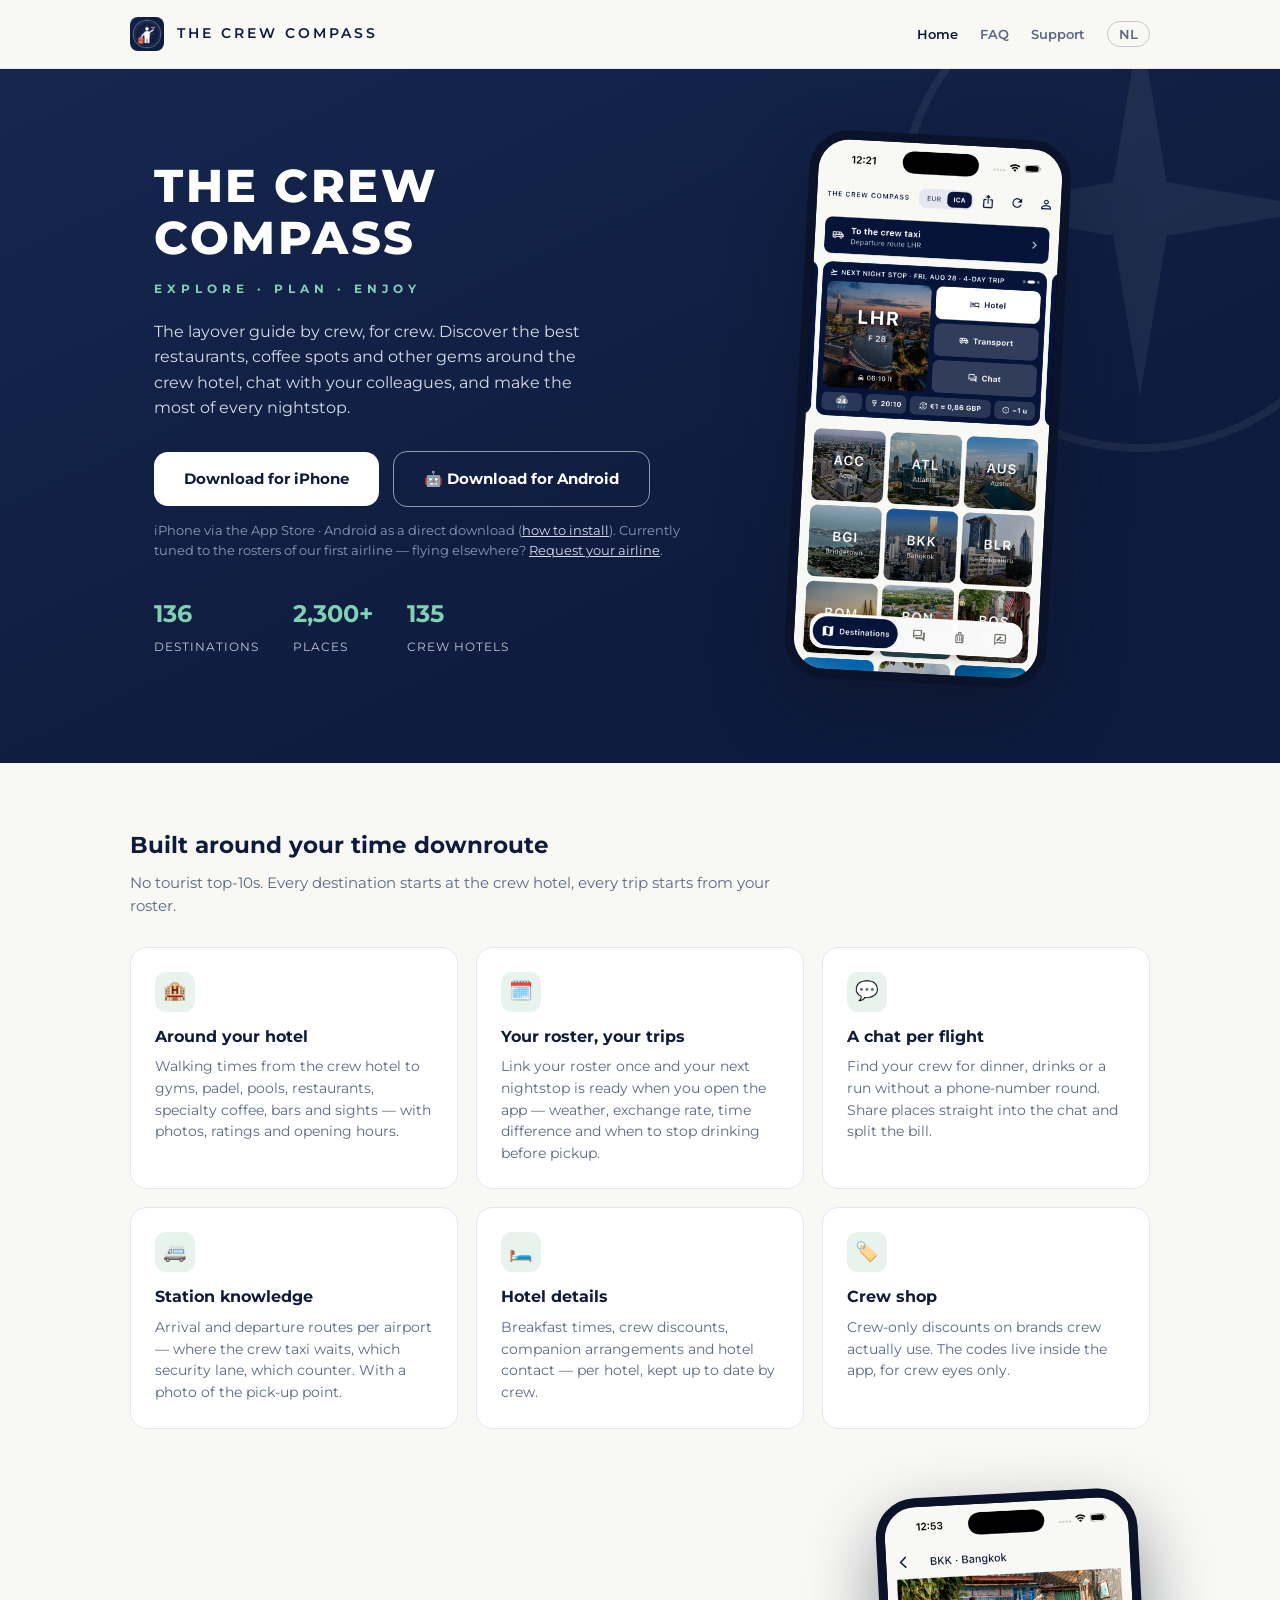
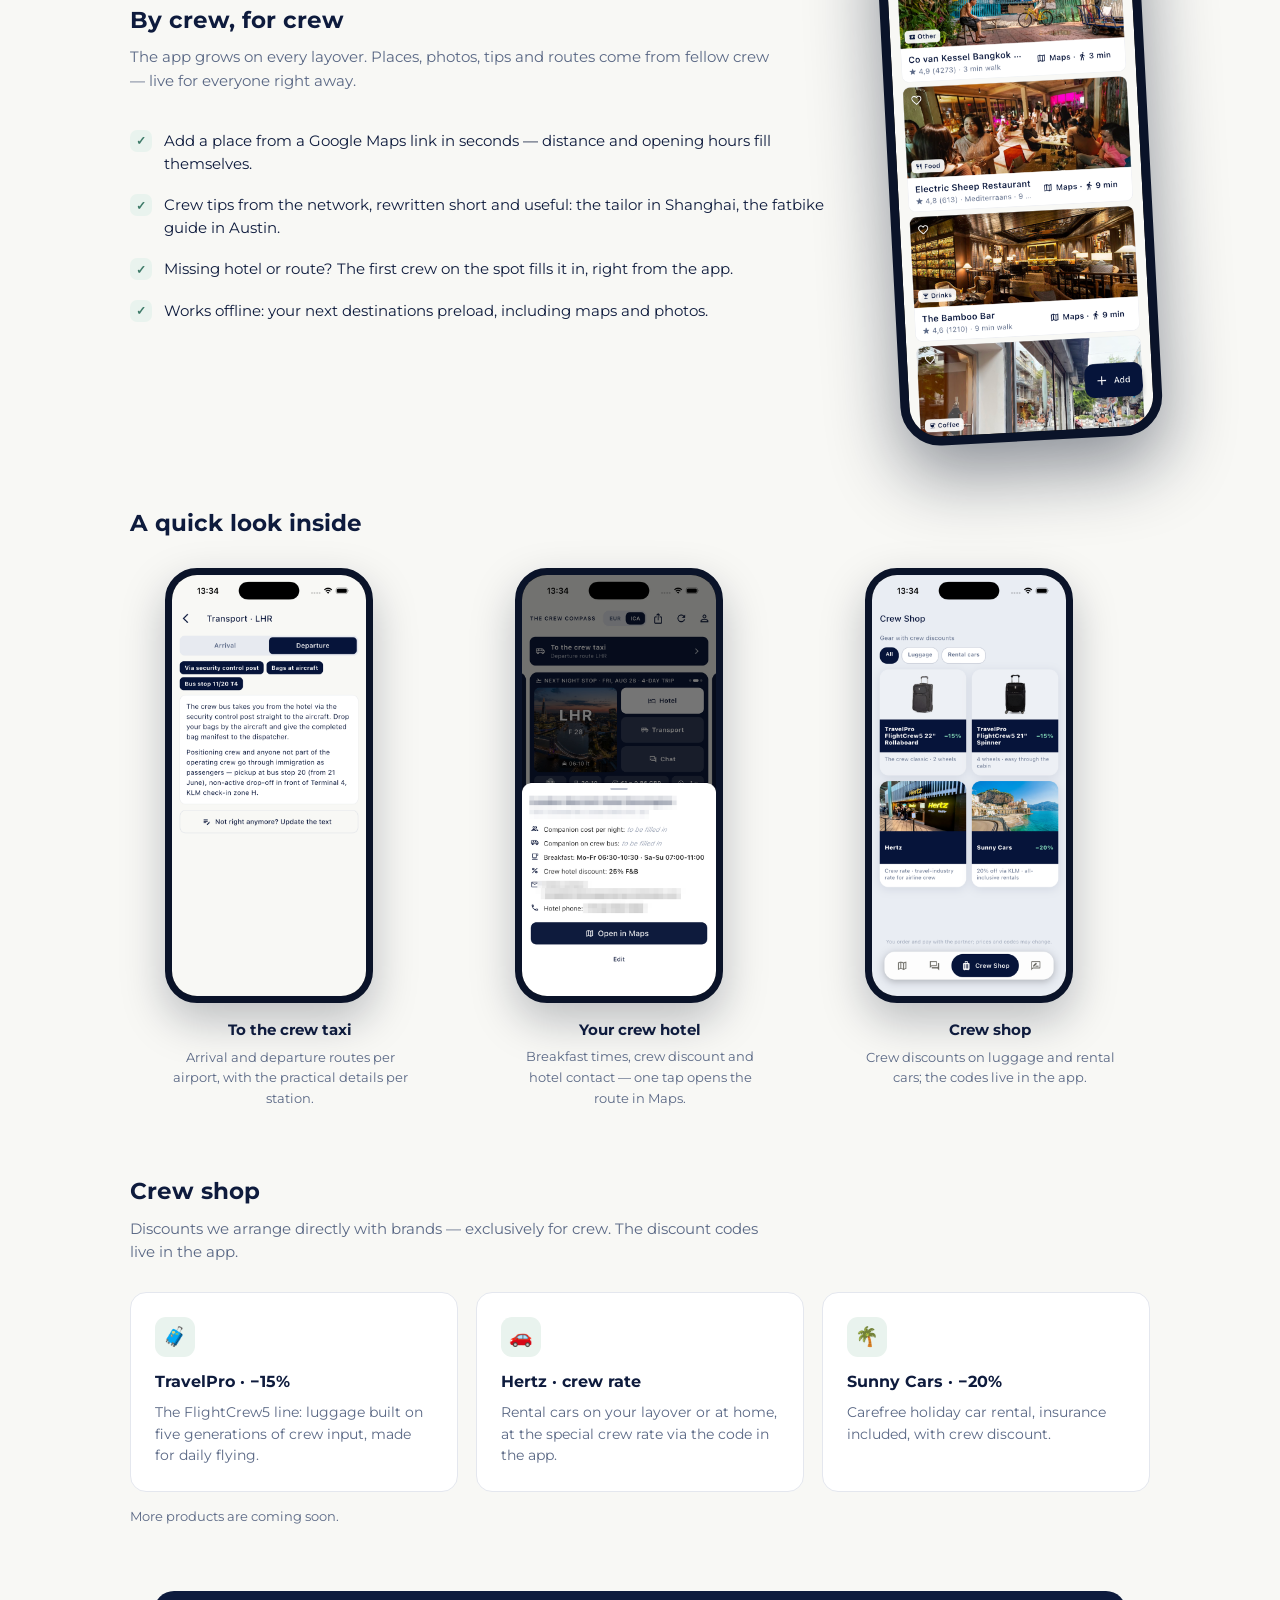
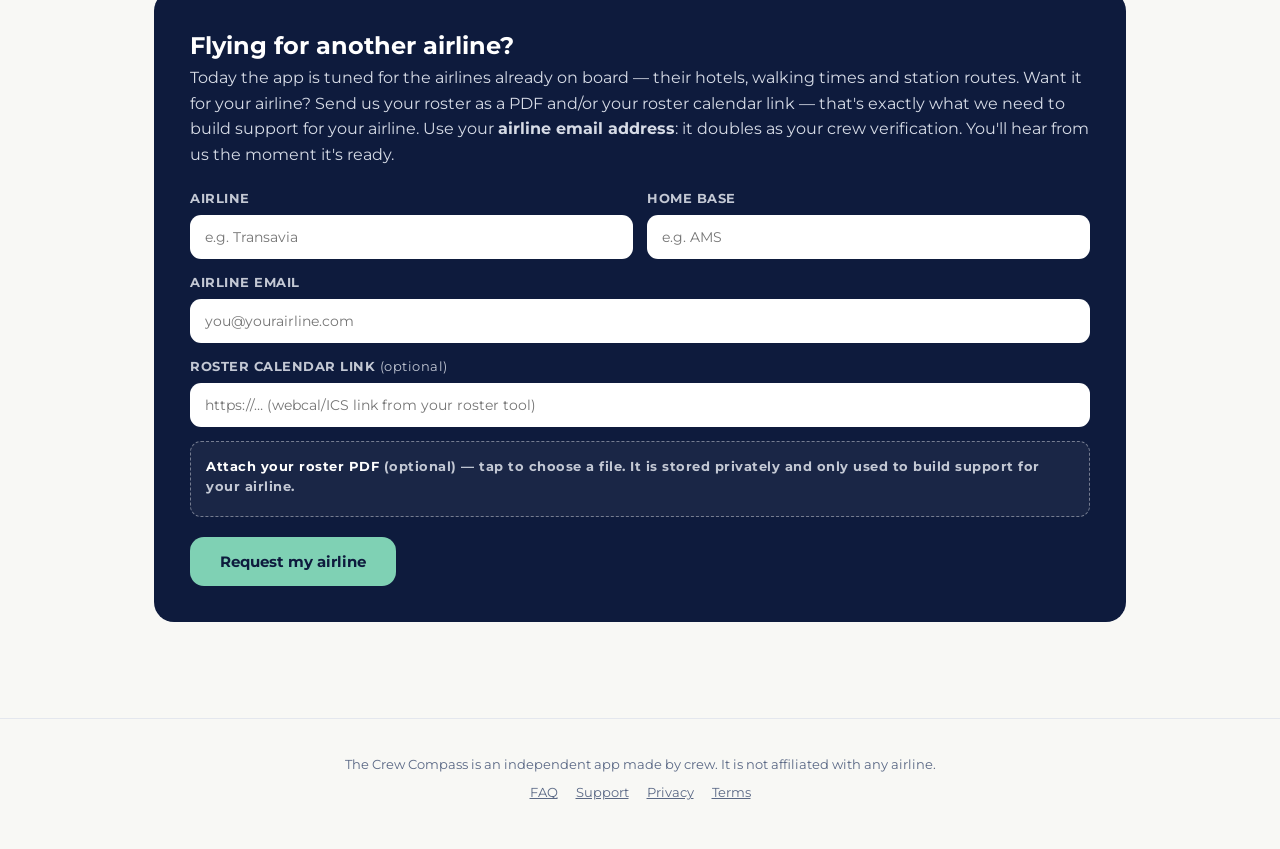
==== commit edae8eaf: "Site: maatschappij-neutraal (geen KLM-vermeldingen), FAQ rooster/installatie geactualiseerd" ====
--- a/index.html
+++ b/index.html
@@ -86,7 +86,7 @@
 <div class="wrap" style="padding-bottom:76px" id="airlines">
   <div class="aanvraag">
     <h2>Flying for another airline?</h2>
-    <p class="sub">Today the app is tuned for KLM and KLM Cityhopper crew — their hotels, walking times and station routes. Want it for your airline? Send us your roster as a PDF and/or your roster calendar link — that's exactly what we need to build support for your airline. Use your <b>airline email address</b>: it doubles as your crew verification. You'll hear from us the moment it's ready.</p>
+    <p class="sub">Today the app is tuned for the airlines already on board — their hotels, walking times and station routes. Want it for your airline? Send us your roster as a PDF and/or your roster calendar link — that's exactly what we need to build support for your airline. Use your <b>airline email address</b>: it doubles as your crew verification. You'll hear from us the moment it's ready.</p>
     <form id="aanvraag" onsubmit="stuurAanvraag(this);return false">
       <div><label>AIRLINE</label><input type="text" name="airline" required placeholder="e.g. Transavia"></div>
       <div><label>HOME BASE</label><input type="text" name="base" placeholder="e.g. AMS"></div>
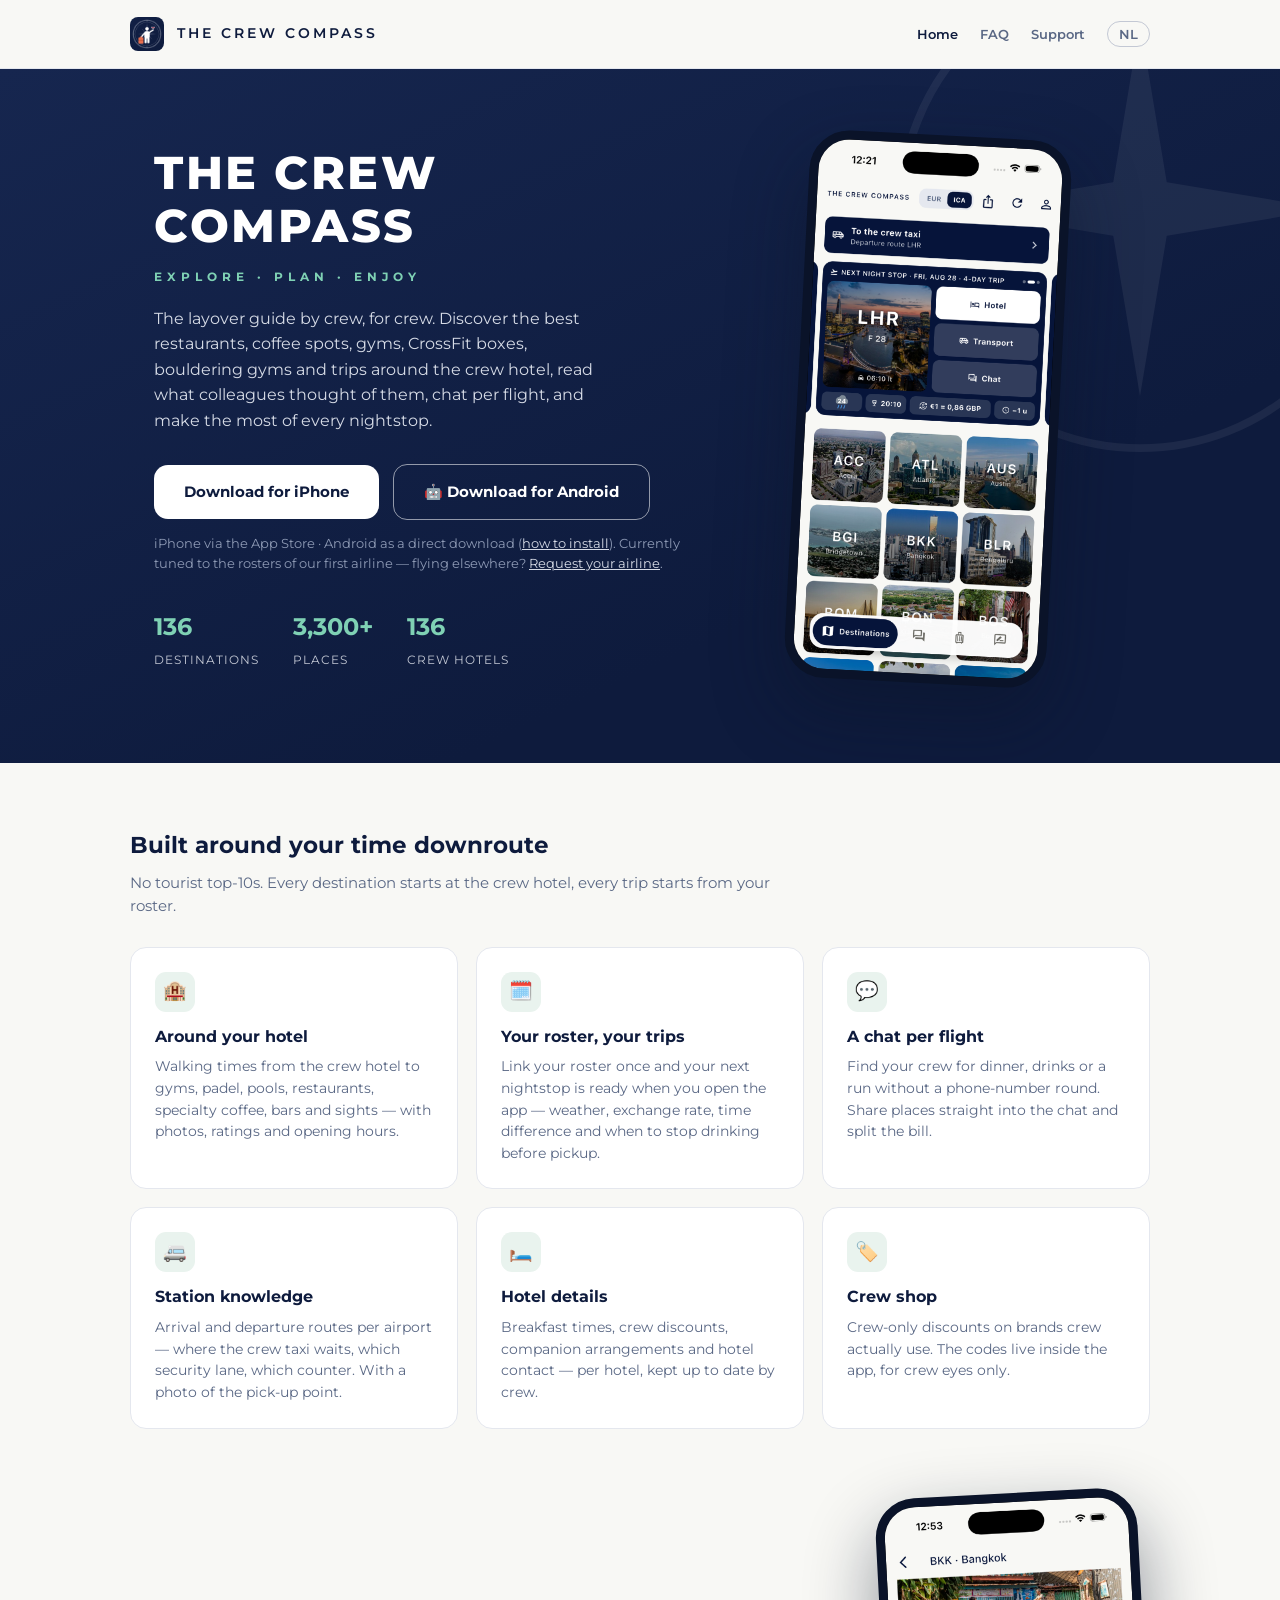
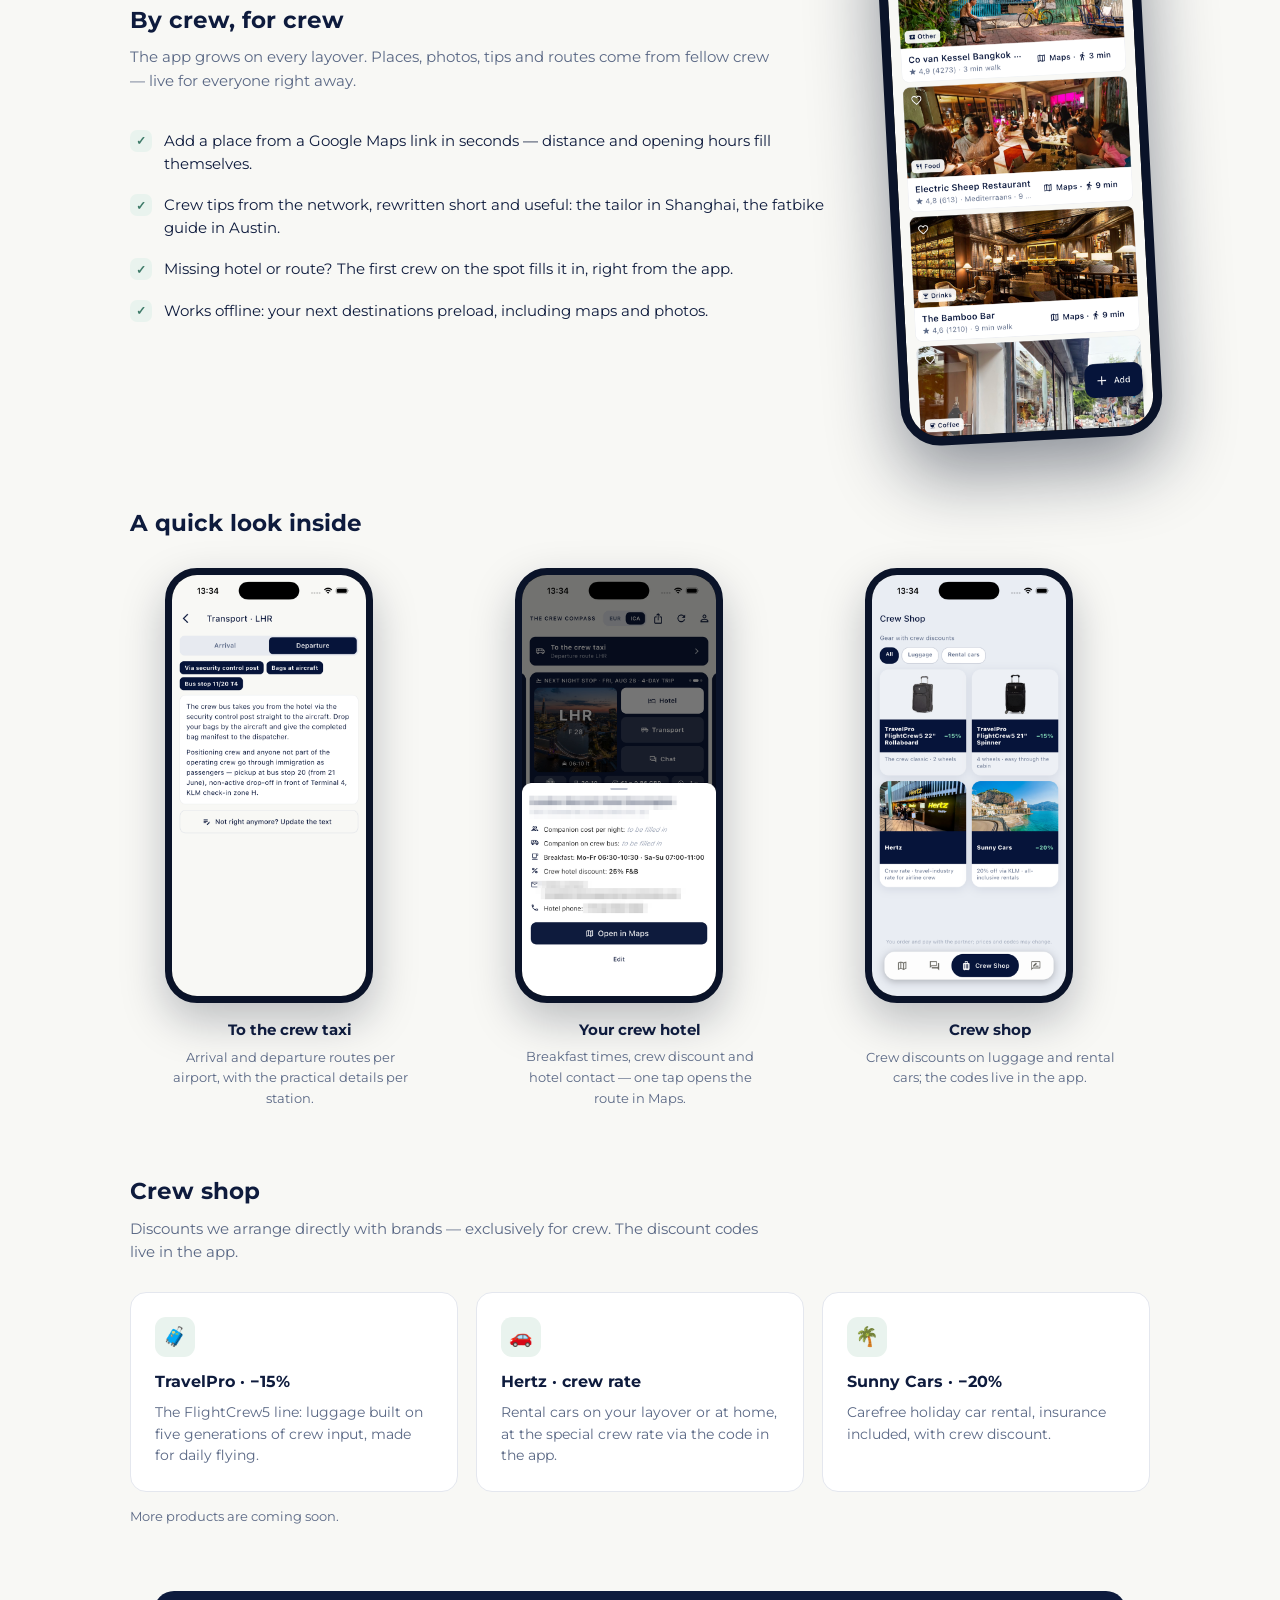
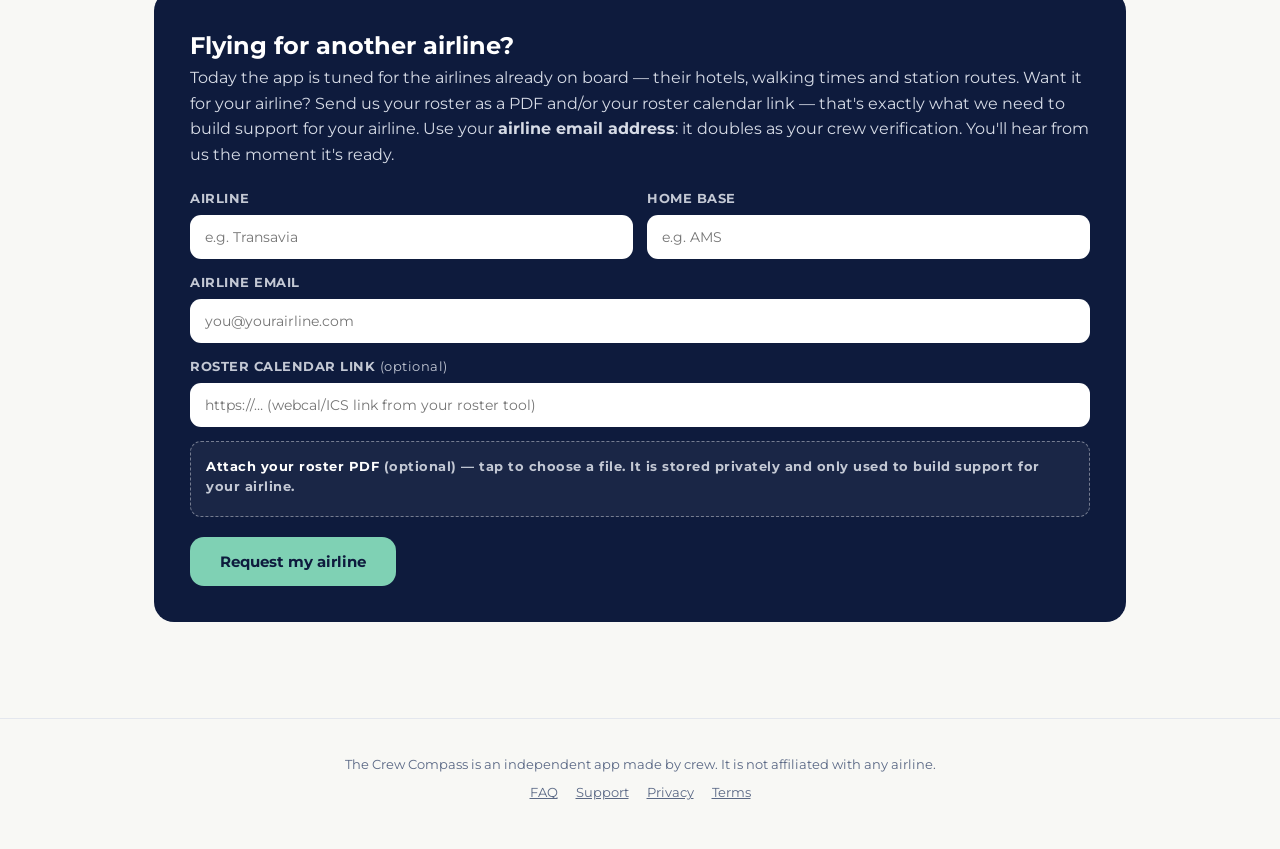
==== commit 2f85eef2: "Cijfers en intro bijgewerkt: 3.300+ plekken, 136 crewhotels, gyms/CrossFit/boulderen/trips/reviews" ====
--- a/index.html
+++ b/index.html
@@ -17,14 +17,14 @@
   <div>
     <h1>THE CREW<br>COMPASS</h1>
     <div class="tag">Explore · Plan · Enjoy</div>
-    <p class="uitleg">The layover guide by crew, for crew. Discover the best restaurants, coffee spots and other gems around the crew hotel, chat with your colleagues, and make the most of every nightstop.</p>
+    <p class="uitleg">The layover guide by crew, for crew. Discover the best restaurants, coffee spots, gyms, CrossFit boxes, bouldering gyms and trips around the crew hotel, read what colleagues thought of them, chat per flight, and make the most of every nightstop.</p>
     <a class="knop wit" href="https://apps.apple.com/app/id6797251870"> Download for iPhone</a>
     <a class="knop omlijnd" href="https://vroasksyawoqaxermchv.supabase.co/storage/v1/object/public/site/crewcompass.apk" style="margin-left:10px">🤖 Download for Android</a>
     <p style="color:#8E9AB5;font-size:12.5px;margin-top:14px">iPhone via the App Store · Android as a direct download (<a href="faq.html#android" style="color:#D6DBE6">how to install</a>). Currently tuned to the rosters of our first airline — flying elsewhere? <a href="#airlines" style="color:#D6DBE6">Request your airline</a>.</p>
     <div class="stats">
       <div><b>136</b><span>destinations</span></div>
-      <div><b>2,300+</b><span>places</span></div>
-      <div><b>135</b><span>crew hotels</span></div>
+      <div><b>3,300+</b><span>places</span></div>
+      <div><b>136</b><span>crew hotels</span></div>
     </div>
   </div>
   <div class="phone"><img src="assets/phone-home.png" alt="The Crew Compass home screen"></div>
